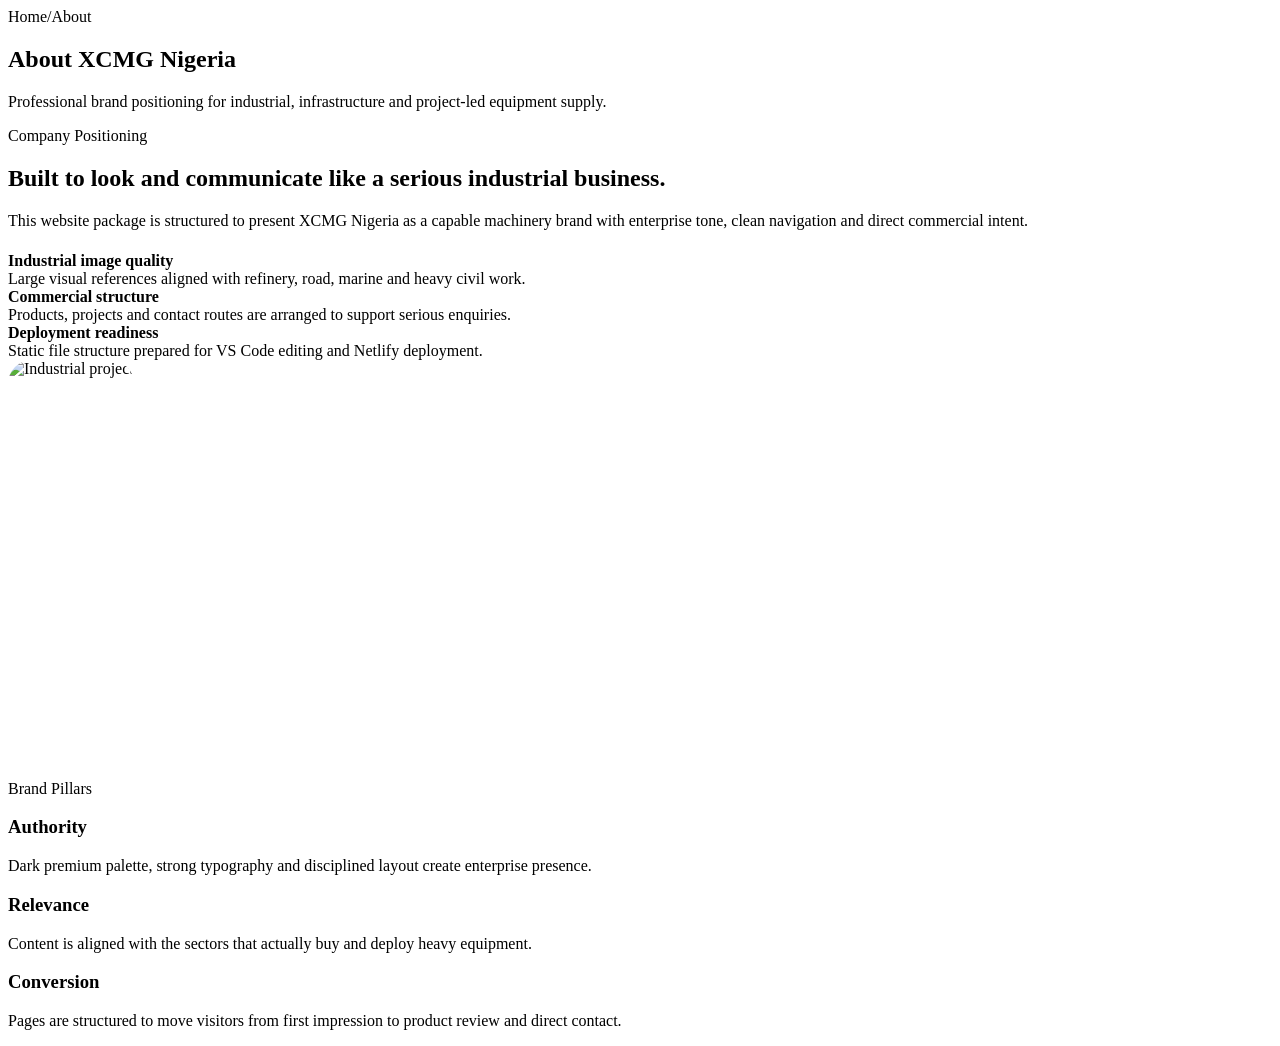
==== about.html @ af23883f "Add files via upload" ====
<!DOCTYPE html>
<html lang="en">
<head>
  <meta charset="UTF-8">
  <meta name="viewport" content="width=device-width, initial-scale=1.0">
  <title>About XCMG Nigeria</title>
  <link rel="stylesheet" href="../css/global.css">
</head>
<body>
  <div id="nav-root"></div>
  <section class="page-hero">
    <div class="container">
      <div class="breadcrumb"><span>Home</span><span>/</span><span>About</span></div>
      <h1>About XCMG Nigeria</h1>
      <p class="section-sub light">Professional brand positioning for industrial, infrastructure and project-led equipment supply.</p>
    </div>
  </section>

  <section class="section">
    <div class="container grid-2">
      <div class="reveal">
        <div class="eyebrow">Company Positioning</div>
        <h2 class="section-title">Built to look and communicate like a serious industrial business.</h2>
        <p class="section-sub">This website package is structured to present XCMG Nigeria as a capable machinery brand with enterprise tone, clean navigation and direct commercial intent.</p>
        <div class="table-like" style="margin-top:22px">
          <div class="callout"><strong>Industrial image quality</strong><br>Large visual references aligned with refinery, road, marine and heavy civil work.</div>
          <div class="callout"><strong>Commercial structure</strong><br>Products, projects and contact routes are arranged to support serious enquiries.</div>
          <div class="callout"><strong>Deployment readiness</strong><br>Static file structure prepared for VS Code editing and Netlify deployment.</div>
        </div>
      </div>
      <div class="reveal">
        <img src="../images/dangote-aerial.png" alt="Industrial project" style="border-radius:24px;min-height:420px;object-fit:cover;width:100%">
      </div>
    </div>
  </section>

  <section class="section" style="background:var(--off)">
    <div class="container">
      <div class="eyebrow">Brand Pillars</div>
      <div class="grid-3">
        <article class="value-card reveal"><h3>Authority</h3><p>Dark premium palette, strong typography and disciplined layout create enterprise presence.</p></article>
        <article class="value-card reveal"><h3>Relevance</h3><p>Content is aligned with the sectors that actually buy and deploy heavy equipment.</p></article>
        <article class="value-card reveal"><h3>Conversion</h3><p>Pages are structured to move visitors from first impression to product review and direct contact.</p></article>
      </div>
    </div>
  </section>

  <div id="footer-root"></div>
  <script src="../js/global.js"></script>
  <script>injectLayout('about');</script>
</body>
</html>
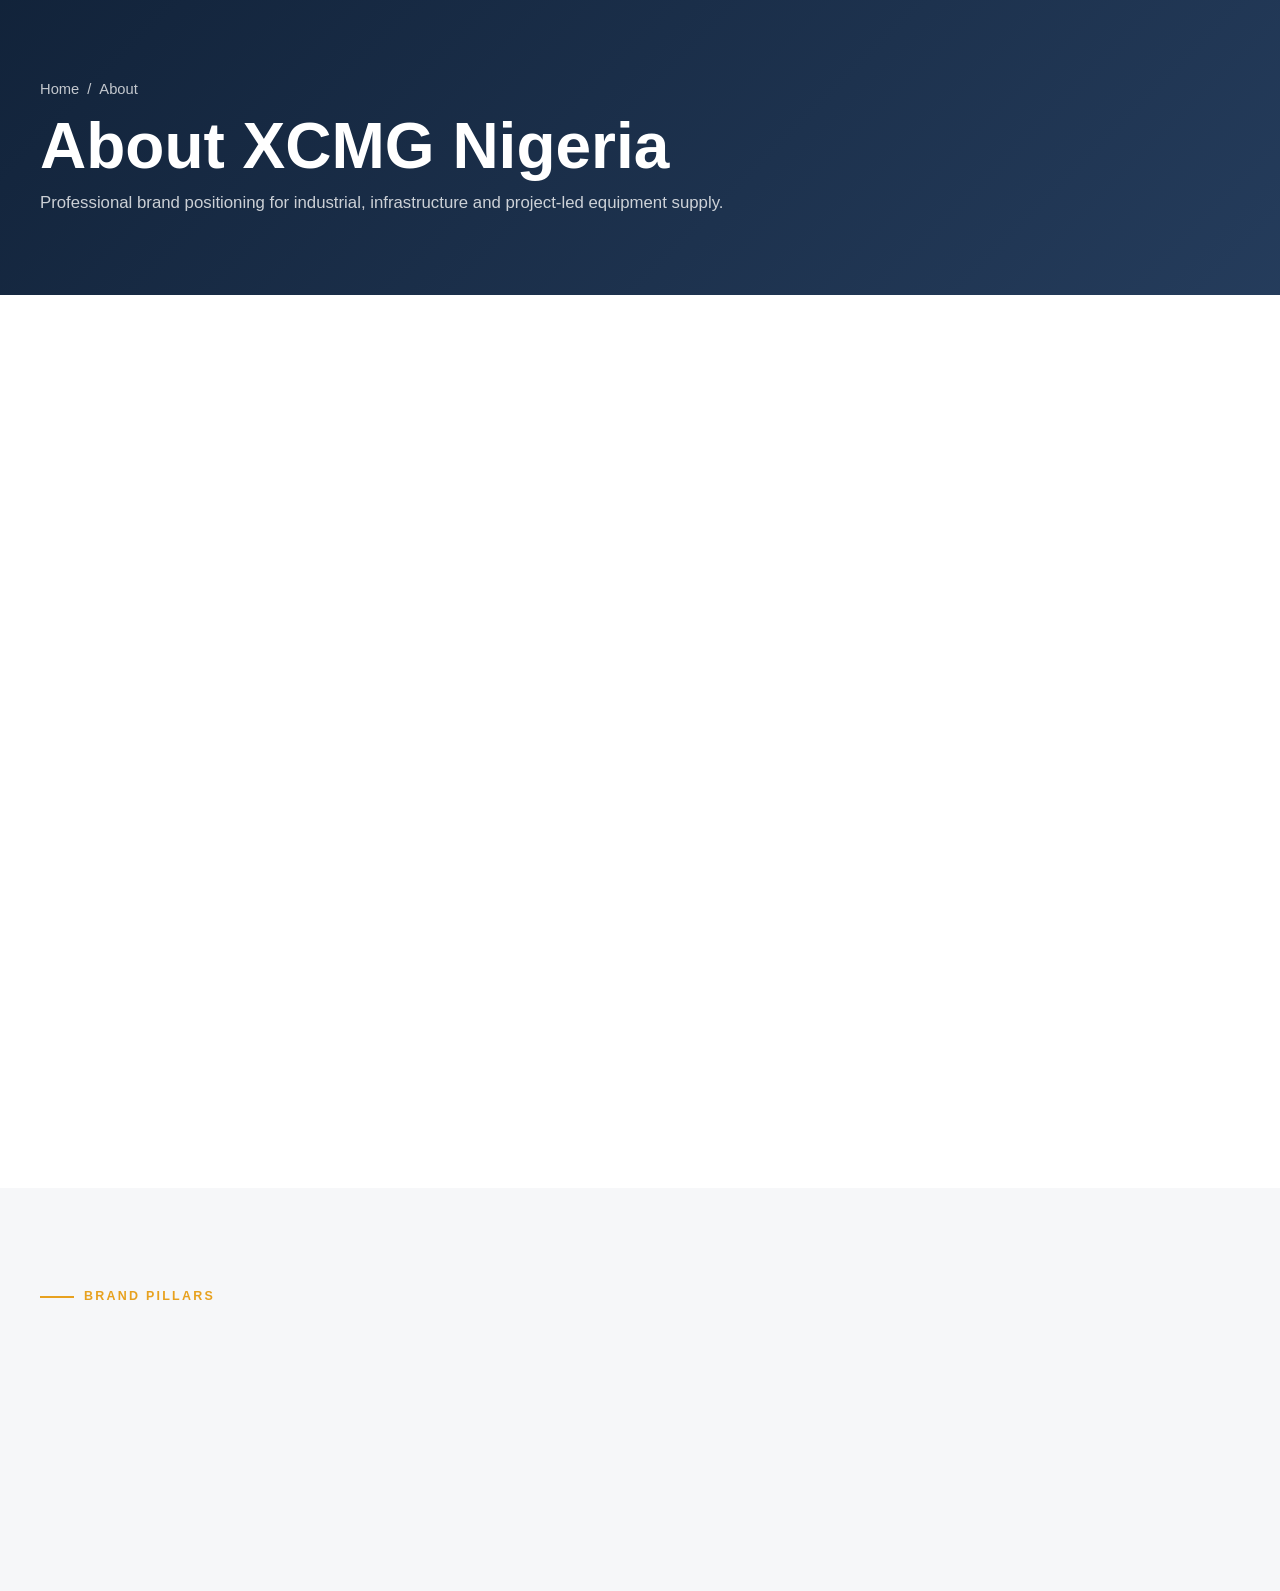
==== commit 144415ba: "Update stylesheet link in about.html" ====
--- a/about.html
+++ b/about.html
@@ -4,7 +4,7 @@
   <meta charset="UTF-8">
   <meta name="viewport" content="width=device-width, initial-scale=1.0">
   <title>About XCMG Nigeria</title>
-  <link rel="stylesheet" href="../css/global.css">
+  <link rel="stylesheet" href="global.css">
 </head>
 <body>
   <div id="nav-root"></div>
--- a/global.css
+++ b/global.css
@@ -0,0 +1,240 @@
+:root{
+  --navy:#081a32;
+  --navy-2:#0d274a;
+  --navy-3:#133761;
+  --gold:#e7a11f;
+  --gold-2:#f2bc55;
+  --white:#fff;
+  --off:#f6f7f9;
+  --text:#172033;
+  --muted:#6c768a;
+  --line:#e5e9f0;
+  --success:#1fa971;
+  --shadow:0 16px 40px rgba(8,26,50,.12);
+  --shadow-lg:0 28px 60px rgba(8,26,50,.22);
+  --radius:16px;
+  --radius-sm:10px;
+  --container:1200px;
+  --nav-h:78px;
+}
+*{box-sizing:border-box}
+html{scroll-behavior:smooth}
+body{margin:0;font-family:Inter,Segoe UI,Roboto,Arial,sans-serif;color:var(--text);background:#fff;line-height:1.6}
+a{text-decoration:none;color:inherit}
+img{max-width:100%;display:block}
+button,input,select,textarea{font:inherit}
+.container{width:min(var(--container),calc(100% - 40px));margin:0 auto}
+.section{padding:92px 0}
+.section-sm{padding:72px 0}
+.section-title{font-size:clamp(2rem,4vw,3.5rem);line-height:.95;letter-spacing:-.03em;margin:0 0 14px;font-weight:900}
+.section-title.light{color:#fff}
+.section-sub{max-width:720px;color:var(--muted);font-size:1.05rem;margin:0}
+.section-sub.light{color:rgba(255,255,255,.78)}
+.eyebrow{display:inline-flex;align-items:center;gap:10px;text-transform:uppercase;font-size:.78rem;letter-spacing:.18em;font-weight:800;color:var(--gold);margin-bottom:14px}
+.eyebrow:before{content:"";width:34px;height:2px;background:var(--gold)}
+.btn-row{display:flex;gap:14px;flex-wrap:wrap}
+.btn{display:inline-flex;align-items:center;justify-content:center;gap:10px;padding:15px 22px;border-radius:999px;font-weight:800;letter-spacing:.02em;transition:.22s ease;border:2px solid transparent;cursor:pointer}
+.btn:hover{transform:translateY(-2px)}
+.btn-primary{background:var(--gold);color:var(--navy)}
+.btn-primary:hover{background:var(--gold-2)}
+.btn-dark{background:var(--navy);color:#fff}
+.btn-dark:hover{background:var(--navy-2)}
+.btn-outline{border-color:#c8d0dd;color:var(--navy);background:#fff}
+.btn-outline:hover{border-color:var(--navy);background:#f9fbff}
+.btn-outline-light{border-color:rgba(255,255,255,.28);color:#fff;background:transparent}
+.btn-outline-light:hover{background:rgba(255,255,255,.08)}
+.btn-whatsapp{background:#25d366;color:#fff}
+.badge{display:inline-flex;align-items:center;gap:8px;background:rgba(231,161,31,.12);color:#c88100;border:1px solid rgba(231,161,31,.3);padding:9px 14px;border-radius:999px;font-size:.86rem;font-weight:700}
+.card{background:#fff;border:1px solid var(--line);border-radius:var(--radius);box-shadow:var(--shadow)}
+.grid-2,.grid-3,.grid-4{display:grid;gap:24px}
+.grid-2{grid-template-columns:repeat(2,minmax(0,1fr))}
+.grid-3{grid-template-columns:repeat(3,minmax(0,1fr))}
+.grid-4{grid-template-columns:repeat(4,minmax(0,1fr))}
+.topbar{background:var(--navy);color:#fff;font-size:.88rem;border-bottom:1px solid rgba(255,255,255,.09)}
+.topbar-inner{display:flex;justify-content:space-between;gap:16px;padding:10px 0;flex-wrap:wrap}
+.nav{position:sticky;top:0;z-index:50;background:rgba(8,26,50,.94);backdrop-filter:blur(14px);border-bottom:1px solid rgba(255,255,255,.08)}
+.nav-inner{height:var(--nav-h);display:flex;align-items:center;justify-content:space-between;gap:20px}
+.brand{display:flex;align-items:center;gap:14px;font-weight:900;color:#fff}
+.brand img{height:40px;width:auto}
+.brand small{display:block;font-weight:700;font-size:.72rem;letter-spacing:.18em;text-transform:uppercase;color:var(--gold)}
+.nav-links{display:flex;align-items:center;gap:8px;flex-wrap:wrap}
+.nav-links a{padding:10px 14px;border-radius:999px;color:rgba(255,255,255,.85);font-weight:700;font-size:.95rem}
+.nav-links a:hover,.nav-links a.active{background:rgba(255,255,255,.08);color:#fff}
+.nav-toggle{display:none;background:none;border:none;color:#fff;font-size:1.8rem}
+.mobile-menu{display:none;background:var(--navy);padding:0 20px 18px}
+.mobile-menu a{display:block;color:#fff;padding:12px 0;border-top:1px solid rgba(255,255,255,.08);font-weight:700}
+.hero{position:relative;overflow:hidden;background:linear-gradient(135deg,rgba(8,26,50,.96),rgba(13,39,74,.88)),url('../images/dangote-refinery.jpg') center/cover no-repeat;color:#fff}
+.hero:after{content:"";position:absolute;inset:0;background:radial-gradient(circle at 80% 20%,rgba(231,161,31,.18),transparent 28%)}
+.hero-wrap{position:relative;z-index:1;display:grid;grid-template-columns:1.15fr .85fr;gap:36px;min-height:calc(100vh - var(--nav-h) - 42px);align-items:center;padding:48px 0 70px}
+.hero h1{font-size:clamp(2.7rem,6vw,5.8rem);line-height:.92;letter-spacing:-.05em;margin:18px 0 18px;font-weight:1000;text-transform:none}
+.hero p{font-size:1.08rem;max-width:670px;color:rgba(255,255,255,.82);margin:0 0 28px}
+.hero-kpis{display:grid;grid-template-columns:repeat(3,minmax(0,1fr));gap:14px;margin-top:26px}
+.kpi{background:rgba(255,255,255,.06);border:1px solid rgba(255,255,255,.12);padding:18px;border-radius:18px}
+.kpi strong{display:block;font-size:1.8rem;color:var(--gold);line-height:1;margin-bottom:6px}
+.kpi span{display:block;color:rgba(255,255,255,.76);font-size:.86rem}
+.hero-panel{background:linear-gradient(180deg,rgba(255,255,255,.08),rgba(255,255,255,.04));border:1px solid rgba(255,255,255,.12);padding:24px;border-radius:28px;box-shadow:var(--shadow-lg)}
+.hero-panel .quick-grid{display:grid;grid-template-columns:repeat(2,minmax(0,1fr));gap:12px;margin:20px 0}
+.quick-item{background:#fff;color:var(--navy);padding:18px;border-radius:18px}
+.quick-item strong{display:block;font-size:1rem;margin-bottom:5px}
+.quick-item span{font-size:.9rem;color:#5d6678}
+.trust-strip{background:#fff;border-bottom:1px solid var(--line)}
+.trust-grid{display:grid;grid-template-columns:repeat(4,minmax(0,1fr));gap:16px;padding:24px 0}
+.trust-item{display:flex;gap:14px;align-items:flex-start;padding:16px 18px;border-radius:18px;background:var(--off)}
+.trust-item strong{display:block;font-size:1.1rem;color:var(--navy)}
+.trust-item span{color:var(--muted);font-size:.92rem}
+.sector-card,.value-card,.product-card,.project-card,.testimonial,.office-card{overflow:hidden}
+.sector-card{padding:26px}
+.sector-card strong{font-size:1.15rem;color:var(--navy)}
+.sector-card p{color:var(--muted);margin:.5rem 0 0}
+.value-card{padding:26px;background:#fff;border:1px solid var(--line);border-radius:var(--radius)}
+.value-card h3{margin:10px 0 8px;font-size:1.15rem}
+.value-card p{margin:0;color:var(--muted)}
+.products-wrap{display:grid;grid-template-columns:330px 1fr;gap:28px;align-items:start}
+.sidebar{position:sticky;top:100px;padding:24px;border-radius:24px;background:linear-gradient(180deg,#0a213f,#0f315a);color:#fff}
+.sidebar h3{margin:0 0 8px;font-size:1.4rem}
+.sidebar p{margin:0 0 18px;color:rgba(255,255,255,.78)}
+.sidebar .stack{display:grid;gap:10px}
+.sidebar .pill{display:flex;justify-content:space-between;align-items:center;background:rgba(255,255,255,.08);padding:12px 14px;border-radius:999px;font-weight:700}
+.product-grid{display:grid;grid-template-columns:repeat(2,minmax(0,1fr));gap:22px}
+.product-card{background:#fff;border:1px solid var(--line);border-radius:22px;overflow:hidden;transition:.22s ease}
+.product-card:hover,.project-card:hover,.testimonial:hover{transform:translateY(-4px);box-shadow:var(--shadow-lg)}
+.product-media{height:260px;background:#f1f4f9}
+.product-media img{width:100%;height:100%;object-fit:cover}
+.product-body{padding:22px}
+.product-meta{display:flex;justify-content:space-between;gap:10px;align-items:center;margin-bottom:8px}
+.product-body h3{margin:0;font-size:1.4rem}
+.product-body p{margin:10px 0 16px;color:var(--muted)}
+.specs{display:grid;grid-template-columns:repeat(2,minmax(0,1fr));gap:10px;margin-bottom:18px}
+.spec{background:var(--off);padding:11px 12px;border-radius:14px}
+.spec small{display:block;color:var(--muted);text-transform:uppercase;font-size:.72rem;letter-spacing:.08em}
+.spec strong{display:block;color:var(--navy);margin-top:4px}
+.projects{background:linear-gradient(180deg,#f9fbff,#eff4fb)}
+.project-card{background:#fff;border:1px solid var(--line);border-radius:24px}
+.project-media{height:230px}
+.project-media img{width:100%;height:100%;object-fit:cover}
+.project-body{padding:22px}
+.project-body h3{margin:8px 0 10px;font-size:1.35rem}
+.project-body p{margin:0;color:var(--muted)}
+.stat-chip{display:inline-flex;align-items:center;gap:8px;padding:8px 12px;background:#fff2d7;color:#936000;border-radius:999px;font-weight:800;font-size:.84rem}
+.cta-band{background:linear-gradient(135deg,#0a213f,#12355e);color:#fff;border-radius:32px;padding:36px;display:flex;justify-content:space-between;gap:28px;align-items:center}
+.testimonial{padding:26px;border:1px solid var(--line);border-radius:22px;background:#fff}
+.testimonial p{color:var(--muted)}
+.testimonial strong{display:block;color:var(--navy);margin-top:16px}
+.contact-wrap{display:grid;grid-template-columns:.95fr 1.05fr;gap:28px}
+.contact-card{padding:30px;border-radius:24px;background:#fff;border:1px solid var(--line)}
+.contact-list{display:grid;gap:14px;margin-top:18px}
+.contact-item{padding:16px 18px;border-radius:16px;background:var(--off)}
+.contact-item strong{display:block;color:var(--navy)}
+.contact-item span{color:var(--muted);font-size:.95rem}
+form{display:grid;gap:16px}
+.form-grid{display:grid;grid-template-columns:repeat(2,minmax(0,1fr));gap:16px}
+label{display:grid;gap:7px;font-weight:700;color:var(--navy)}
+input,select,textarea{width:100%;padding:14px 16px;border:1px solid #ced6e3;border-radius:14px;background:#fff;color:var(--text)}
+textarea{min-height:130px;resize:vertical}
+.footer{background:#071629;color:#fff;margin-top:80px}
+.footer-main{display:grid;grid-template-columns:1.3fr .9fr .9fr;gap:30px;padding:54px 0}
+.footer h4{margin:0 0 14px;color:var(--gold)}
+.footer p,.footer a{color:rgba(255,255,255,.76)}
+.footer-links{display:grid;gap:10px}
+.footer-bottom{border-top:1px solid rgba(255,255,255,.08);padding:16px 0;color:rgba(255,255,255,.55);font-size:.92rem}
+.page-hero{padding:78px 0;background:linear-gradient(135deg,rgba(8,26,50,.96),rgba(13,39,74,.9));color:#fff}
+.page-hero h1{font-size:clamp(2.4rem,5vw,4.6rem);line-height:.95;margin:0 0 14px}
+.breadcrumb{display:flex;gap:8px;flex-wrap:wrap;color:rgba(255,255,255,.75);font-size:.92rem;margin-bottom:14px}
+.table-like{display:grid;gap:16px}
+.office-grid{display:grid;grid-template-columns:repeat(2,minmax(0,1fr));gap:16px}
+.office-card{padding:20px;border:1px solid var(--line);border-radius:18px;background:#fff}
+.callout{padding:20px 22px;border-left:4px solid var(--gold);background:#fff8ea;border-radius:14px;color:#6a5a2f}
+.reveal{opacity:0;transform:translateY(20px);transition:all .6s ease}
+.reveal.visible{opacity:1;transform:none}
+@media (max-width: 1080px){
+  .hero-wrap,.products-wrap,.contact-wrap,.footer-main{grid-template-columns:1fr}
+  .product-grid,.grid-4{grid-template-columns:repeat(2,minmax(0,1fr))}
+  .trust-grid{grid-template-columns:repeat(2,minmax(0,1fr))}
+  .sidebar{position:static}
+}
+@media (max-width: 760px){
+  .nav-links,.nav .btn{display:none}
+  .nav-toggle{display:block}
+  .mobile-menu.open{display:block}
+  .hero-wrap{min-height:auto;padding:34px 0 54px}
+  .hero-kpis,.product-grid,.grid-3,.grid-4,.grid-2,.trust-grid,.form-grid,.office-grid{grid-template-columns:1fr}
+  .cta-band{padding:28px;display:grid}
+  .section{padding:74px 0}
+  .container{width:min(var(--container),calc(100% - 28px))}
+}
+
+
+/* Professional homepage update */
+.nav-toggle{padding:0;width:44px;height:44px;display:none;align-items:center;justify-content:center;border:1px solid rgba(255,255,255,.14);border-radius:12px}
+.nav-toggle span{display:block;width:18px;height:2px;background:#fff;position:relative}
+.nav-toggle span::before,.nav-toggle span::after{content:"";position:absolute;left:0;width:18px;height:2px;background:#fff}
+.nav-toggle span::before{top:-6px}.nav-toggle span::after{top:6px}
+.hero-pro{background:linear-gradient(135deg,rgba(4,17,35,.94),rgba(8,29,56,.88)),url('../images/refinery-detail.png') center/cover no-repeat}
+.hero-overlay-grid{position:absolute;inset:0;background-image:linear-gradient(rgba(255,255,255,.035) 1px,transparent 1px),linear-gradient(90deg,rgba(255,255,255,.035) 1px,transparent 1px);background-size:42px 42px;mask-image:linear-gradient(180deg,rgba(0,0,0,.75),transparent 95%)}
+.hero-pro-wrap{position:relative;z-index:1;display:grid;grid-template-columns:1.03fr .97fr;gap:34px;min-height:calc(100vh - var(--nav-h) - 42px);align-items:center;padding:54px 0 72px}
+.hero-copy{max-width:720px}
+.hero-actions{margin-bottom:10px}
+.hero-metrics{display:grid;grid-template-columns:repeat(3,minmax(0,1fr));gap:14px;margin-top:30px}
+.hero-metric{padding:18px;border:1px solid rgba(255,255,255,.12);background:rgba(255,255,255,.04);backdrop-filter:blur(8px);border-radius:18px}
+.hero-metric strong{display:block;font-size:1rem;color:#fff;margin-bottom:8px}
+.hero-metric span{display:block;font-size:.92rem;color:rgba(255,255,255,.72)}
+.hero-stage{display:grid;gap:16px}
+.hero-stage-main{position:relative;min-height:430px;border-radius:28px;overflow:hidden;border:1px solid rgba(255,255,255,.12);box-shadow:var(--shadow-lg)}
+.hero-stage-main img{width:100%;height:100%;object-fit:cover}
+.hero-stage-main::after{content:"";position:absolute;inset:0;background:linear-gradient(180deg,transparent 45%,rgba(6,19,38,.92) 100%)}
+.hero-stage-card{position:absolute;left:24px;right:24px;bottom:22px;z-index:1;background:rgba(255,255,255,.08);backdrop-filter:blur(12px);padding:20px;border:1px solid rgba(255,255,255,.12);border-radius:22px;color:#fff}
+.hero-stage-card h3{margin:8px 0 8px;font-size:1.35rem;line-height:1.1}.hero-stage-card p{margin:0;color:rgba(255,255,255,.78);font-size:.95rem}
+.hero-stage-grid{display:grid;grid-template-columns:repeat(2,minmax(0,1fr));gap:16px}
+.stage-tile{display:grid;grid-template-columns:120px 1fr;gap:14px;align-items:center;padding:14px;background:#fff;border:1px solid var(--line);border-radius:22px;box-shadow:var(--shadow)}
+.stage-tile img{width:100%;height:100px;object-fit:cover;border-radius:14px;background:#eef3fb}.stage-tile strong{display:block;color:var(--navy);line-height:1.25}
+.mini-label{display:inline-block;font-size:.74rem;letter-spacing:.14em;text-transform:uppercase;color:var(--gold);font-weight:800}
+.authority-band{padding:28px 0 40px;background:linear-gradient(180deg,#ffffff,#f8fbff)}
+.authority-grid{display:grid;grid-template-columns:repeat(4,minmax(0,1fr));gap:18px;margin-top:10px}
+.authority-card{background:#fff;border:1px solid var(--line);border-radius:24px;padding:24px;box-shadow:var(--shadow)}
+.authority-number{display:block;font-size:2rem;font-weight:900;color:var(--gold);letter-spacing:-.04em;margin-bottom:10px}
+.authority-card h3{margin:0 0 8px;font-size:1.2rem;color:var(--navy)}.authority-card p{margin:0;color:var(--muted)}
+.section-tight{padding-top:56px;padding-bottom:56px}
+.trust-professional{background:var(--off)}
+.trust-professional-grid{display:grid;grid-template-columns:1.1fr .9fr;gap:28px;align-items:start}
+.trust-professional-panel{background:#fff;border:1px solid var(--line);border-radius:24px;padding:28px;box-shadow:var(--shadow)}
+.trust-row{display:grid;grid-template-columns:170px 1fr;gap:18px;padding:16px 0;border-bottom:1px solid var(--line)}
+.trust-row:last-child{border-bottom:0;padding-bottom:0}.trust-row strong{color:var(--navy)}.trust-row span{color:var(--muted)}
+.why-xcmg{background:#fff}
+.why-grid{display:grid;grid-template-columns:repeat(4,minmax(0,1fr));gap:20px;margin-top:30px}
+.why-card{padding:26px;border-radius:24px;background:linear-gradient(180deg,#0a203d,#102f56);color:#fff;box-shadow:var(--shadow)}
+.why-index{display:inline-flex;align-items:center;justify-content:center;width:46px;height:46px;border-radius:14px;background:rgba(255,255,255,.09);border:1px solid rgba(255,255,255,.12);font-weight:900;color:var(--gold);margin-bottom:16px}
+.why-card h3{margin:0 0 10px;font-size:1.15rem}.why-card p{margin:0;color:rgba(255,255,255,.74)}
+.sectors-strip{background:linear-gradient(180deg,#f9fbff,#eef3fb)}
+.sector-grid-pro{display:grid;grid-template-columns:repeat(4,minmax(0,1fr));gap:20px;margin-top:30px}
+.sector-card-pro{padding:26px;background:#fff;border-radius:22px}.sector-card-pro h3{margin:14px 0 8px;font-size:1.12rem}.sector-card-pro p{margin:0;color:var(--muted)}
+.sector-code{display:inline-flex;align-items:center;justify-content:center;width:44px;height:44px;border-radius:12px;background:#0b2748;color:var(--gold);font-weight:900}
+.our-machines-pro{background:#fff}.machines-header{display:flex;justify-content:space-between;gap:18px;align-items:end;flex-wrap:wrap}
+.machine-grid-pro{display:grid;grid-template-columns:repeat(2,minmax(0,1fr));gap:22px;margin-top:30px}
+.machine-card-pro{background:#fff;border:1px solid var(--line);border-radius:24px;overflow:hidden;box-shadow:var(--shadow);transition:.22s ease}.machine-card-pro:hover{transform:translateY(-4px);box-shadow:var(--shadow-lg)}
+.machine-media-pro{height:290px;background:#f2f5fa}.machine-media-pro img{width:100%;height:100%;object-fit:cover}.machine-body-pro{padding:22px}
+.machine-head{display:flex;align-items:center;justify-content:space-between;gap:10px;margin-bottom:10px;flex-wrap:wrap}.machine-label{font-weight:800;color:var(--navy)}.machine-model{font-size:.84rem;color:var(--muted);text-transform:uppercase;letter-spacing:.1em}
+.machine-body-pro h3{margin:0 0 8px;font-size:1.35rem}.machine-body-pro p{margin:0;color:var(--muted)}
+.real-projects-pro{background:linear-gradient(180deg,#f9fbff,#eef3fb)}
+.projects-grid-pro{display:grid;grid-template-columns:1.25fr 1fr 1fr;gap:22px;margin-top:32px}
+.project-pro{background:#fff;border:1px solid var(--line);border-radius:24px;overflow:hidden;box-shadow:var(--shadow);transition:.22s ease}.project-pro:hover{transform:translateY(-4px);box-shadow:var(--shadow-lg)}
+.project-large{grid-row:span 2}.project-pro-media{height:250px}.project-large .project-pro-media{height:100%}.project-pro-media img{width:100%;height:100%;object-fit:cover}
+.project-pro-body{padding:22px}.project-pro-body h3{margin:10px 0 8px;font-size:1.3rem}.project-pro-body p{margin:0;color:var(--muted)}
+.process-band{background:#fff}.process-grid-pro{display:grid;grid-template-columns:repeat(3,minmax(0,1fr));gap:20px;margin-top:28px}
+.process-card{padding:24px;border:1px solid var(--line);border-radius:22px;background:var(--off)}.process-card span{display:inline-flex;align-items:center;justify-content:center;width:42px;height:42px;border-radius:12px;background:var(--navy);color:var(--gold);font-weight:900;margin-bottom:16px}
+.process-card h3{margin:0 0 8px;font-size:1.12rem}.process-card p{margin:0;color:var(--muted)}
+.visible-first{opacity:1;transform:none}
+@media (max-width: 1180px){
+  .hero-pro-wrap,.trust-professional-grid,.authority-grid,.why-grid,.sector-grid-pro,.projects-grid-pro{grid-template-columns:repeat(2,minmax(0,1fr))}
+  .projects-grid-pro{grid-template-columns:1fr 1fr}.project-large{grid-row:auto}
+}
+@media (max-width: 900px){
+  .hero-pro-wrap,.why-grid,.sector-grid-pro,.authority-grid,.machine-grid-pro,.process-grid-pro,.trust-professional-grid,.projects-grid-pro{grid-template-columns:1fr}
+  .hero-stage-grid,.hero-metrics{grid-template-columns:1fr}
+  .stage-tile{grid-template-columns:110px 1fr}
+  .trust-row{grid-template-columns:1fr;gap:6px}
+}
+@media (max-width: 760px){
+  .nav-toggle{display:inline-flex}
+  .hero-stage-main{min-height:320px}
+  .machine-media-pro{height:240px}
+}
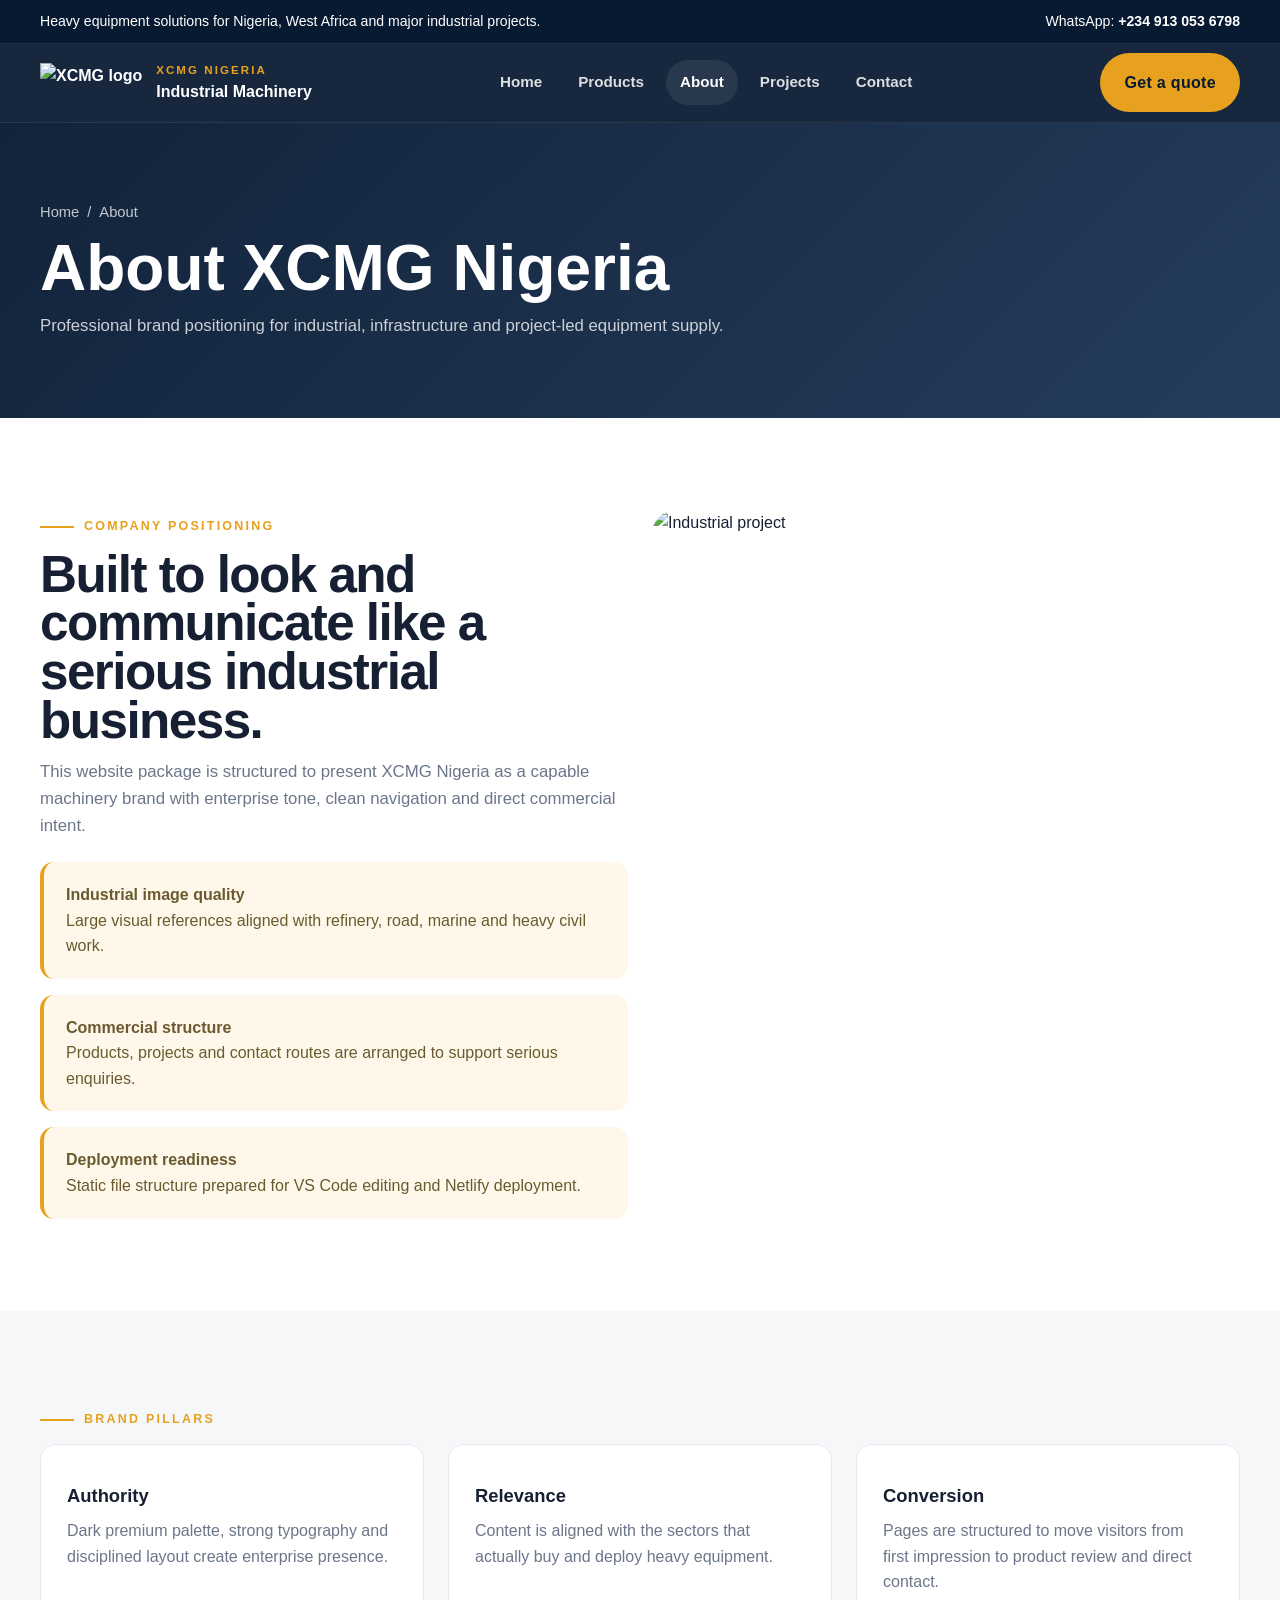
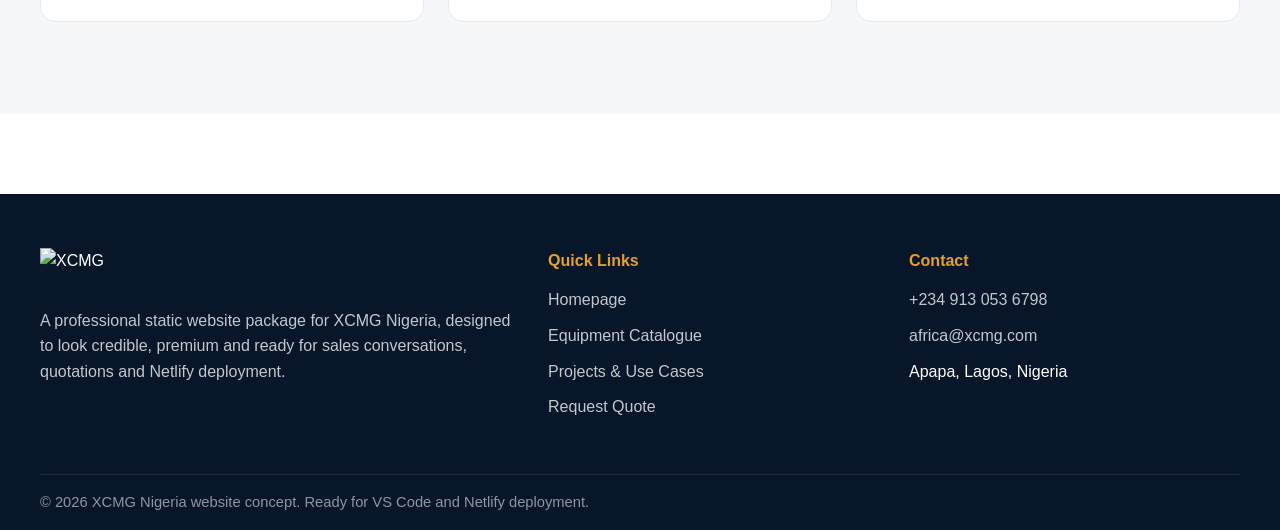
==== commit 2d94afa4: "Update script source path in about.html" ====
--- a/about.html
+++ b/about.html
@@ -46,7 +46,7 @@
   </section>
 
   <div id="footer-root"></div>
-  <script src="../js/global.js"></script>
+  <script src="global.js"></script>
   <script>injectLayout('about');</script>
 </body>
 </html>
